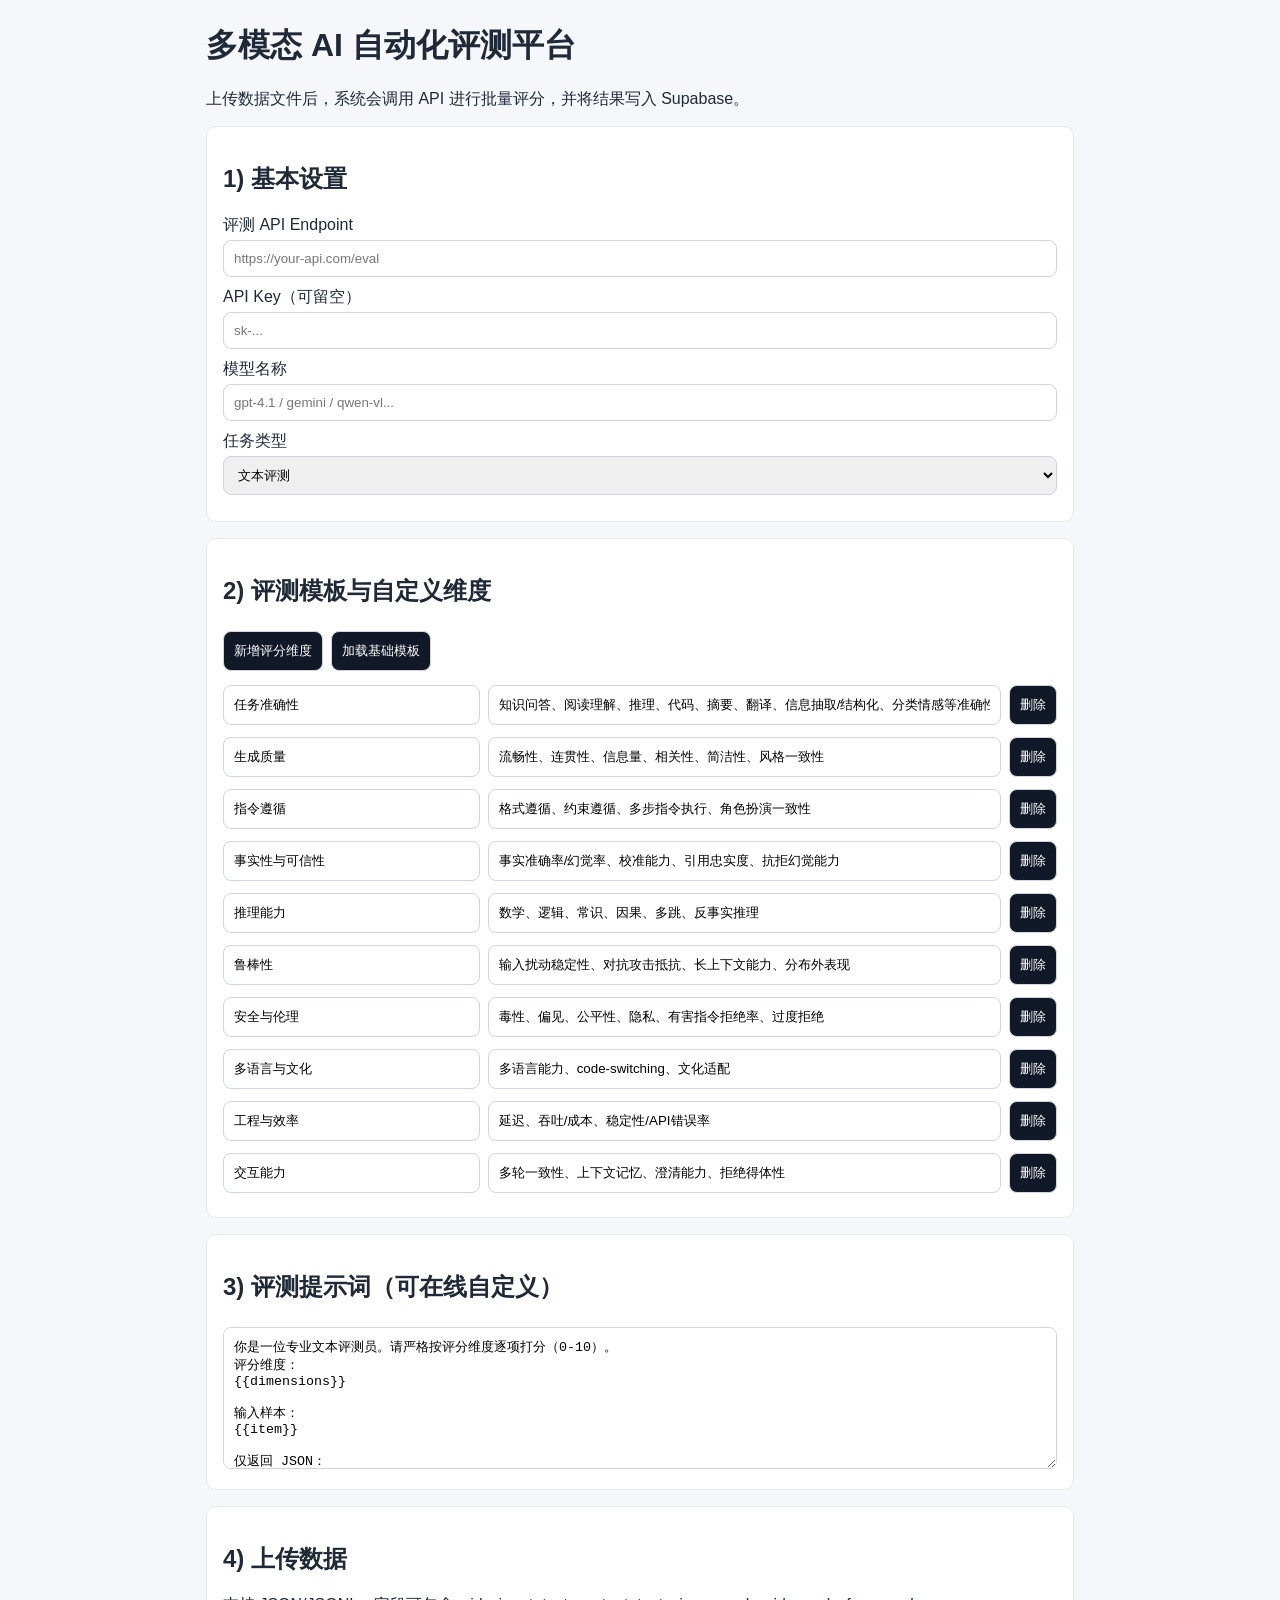
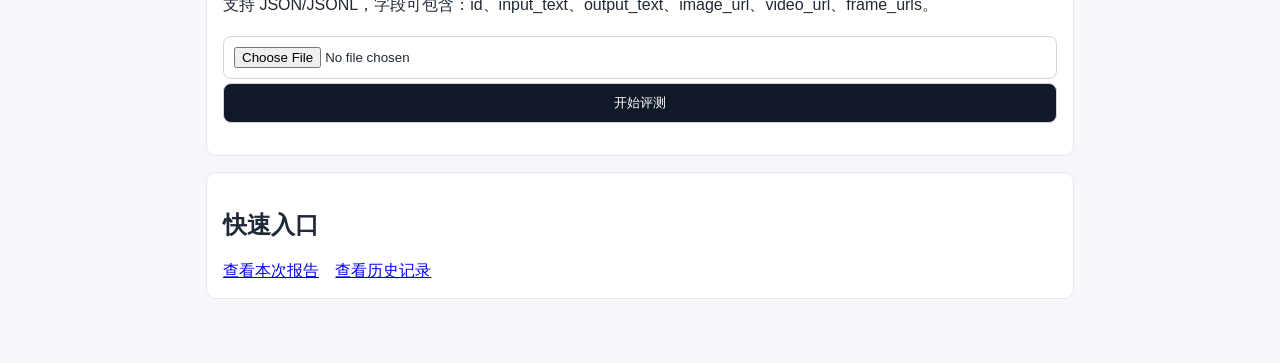
==== index.html @ c269bc6e "init: multimodal eval site Made-with: Cursor" ====
<!DOCTYPE html>
<html lang="zh-CN">
<head>
  <meta charset="UTF-8" />
  <meta name="viewport" content="width=device-width, initial-scale=1.0" />
  <title>多模态 AI 自动化评测</title>
  <link rel="stylesheet" href="./css/style.css" />
</head>
<body>
  <main class="container">
    <h1>多模态 AI 自动化评测平台</h1>
    <p>上传数据文件后，系统会调用 API 进行批量评分，并将结果写入 Supabase。</p>

    <section class="card">
      <h2>1) 基本设置</h2>
      <label>评测 API Endpoint
        <input id="apiEndpoint" type="text" placeholder="https://your-api.com/eval" />
      </label>
      <label>API Key（可留空）
        <input id="apiKey" type="password" placeholder="sk-..." />
      </label>
      <label>模型名称
        <input id="modelName" type="text" placeholder="gpt-4.1 / gemini / qwen-vl..." />
      </label>
      <label>任务类型
        <select id="taskType">
          <option value="text">文本评测</option>
          <option value="text_to_image">文生图评测</option>
          <option value="text_to_video">文生视频评测</option>
          <option value="image_to_video">图生视频评测</option>
        </select>
      </label>
    </section>

    <section class="card">
      <h2>2) 评测模板与自定义维度</h2>
      <div class="row">
        <button id="addDimensionBtn" type="button">新增评分维度</button>
        <button id="loadTemplateBtn" type="button">加载基础模板</button>
      </div>
      <div id="dimensions"></div>
    </section>

    <section class="card">
      <h2>3) 评测提示词（可在线自定义）</h2>
      <textarea id="promptTemplate" rows="8" placeholder="你是专业评测员，请按照以下维度返回 JSON 分数..."></textarea>
    </section>

    <section class="card">
      <h2>4) 上传数据</h2>
      <p>支持 JSON/JSONL，字段可包含：id、input_text、output_text、image_url、video_url、frame_urls。</p>
      <input id="dataFile" type="file" accept=".json,.jsonl" />
      <button id="runEvalBtn" type="button">开始评测</button>
      <p id="statusText"></p>
    </section>

    <section class="card">
      <h2>快速入口</h2>
      <a href="./report.html">查看本次报告</a>
      <a href="./history.html">查看历史记录</a>
    </section>
  </main>

  <script src="./js/config.local.js"></script>
  <script src="./js/eval.js"></script>
  <script src="./js/supabase.js"></script>
  <script src="./js/upload.js"></script>
</body>
</html>
---- css/style.css ----
* {
  box-sizing: border-box;
}

body {
  margin: 0;
  font-family: "Segoe UI", Arial, sans-serif;
  background: #f5f7fb;
  color: #1f2937;
}

.container {
  max-width: 900px;
  margin: 24px auto;
  padding: 0 16px 24px;
}

.card {
  background: #fff;
  border-radius: 10px;
  padding: 16px;
  margin-bottom: 16px;
  border: 1px solid #e5e7eb;
}

label {
  display: block;
  margin-bottom: 10px;
}

input,
select,
textarea,
button {
  width: 100%;
  padding: 10px;
  border: 1px solid #d1d5db;
  border-radius: 8px;
  margin-top: 4px;
}

button {
  background: #111827;
  color: white;
  cursor: pointer;
}

.row {
  display: flex;
  gap: 8px;
  margin-bottom: 10px;
}

.row button {
  width: auto;
}

.dimension-row {
  display: grid;
  grid-template-columns: 1fr 2fr auto;
  gap: 8px;
  margin-bottom: 8px;
}

#statusText {
  margin-top: 12px;
  color: #2563eb;
}

pre {
  white-space: pre-wrap;
  word-break: break-word;
}

a {
  display: inline-block;
  margin-right: 12px;
}
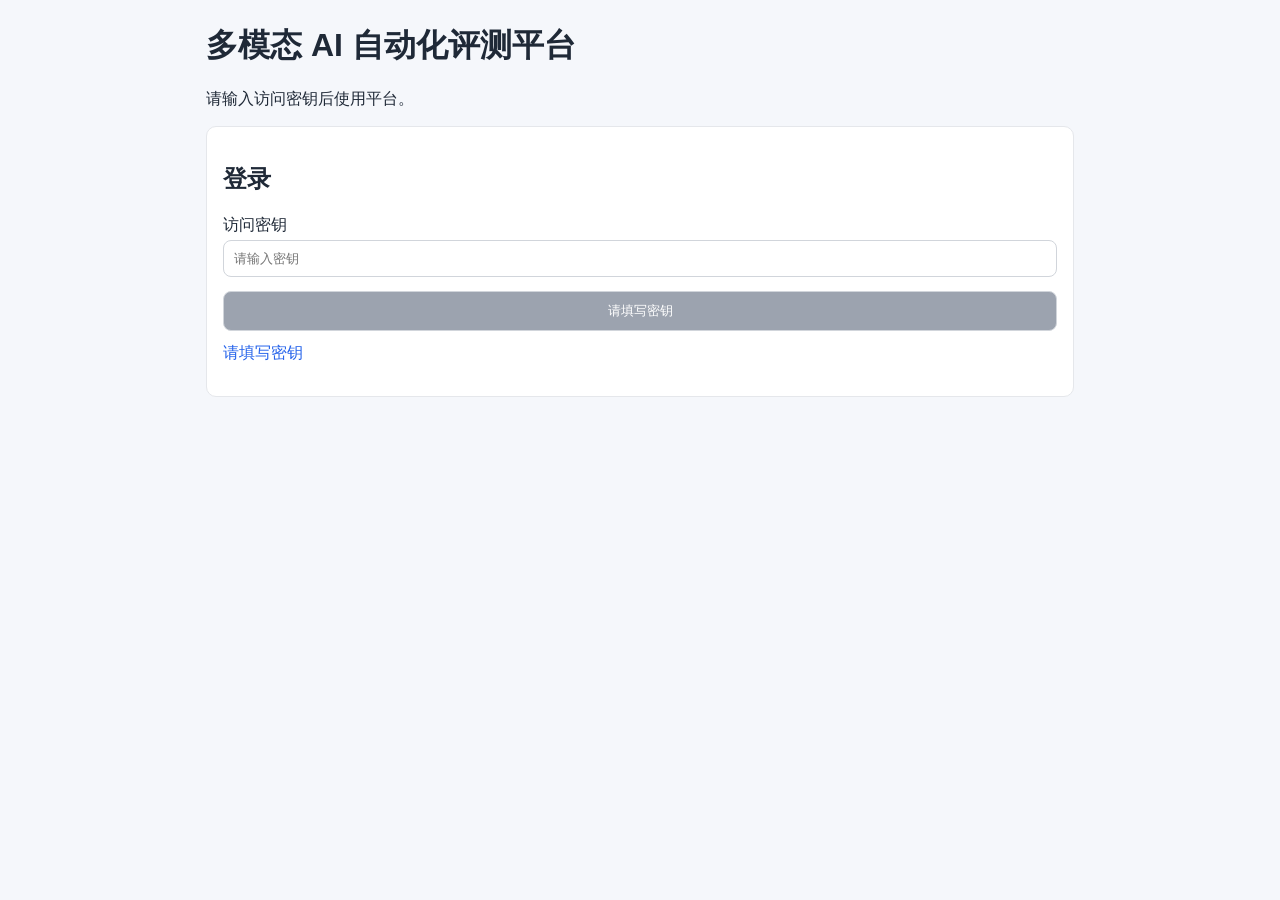
==== commit ed4f5cc7: "feat: add key-gated login and secure cloudflare functions api Made-with: Cursor" ====
--- a/index.html
+++ b/index.html
@@ -3,67 +3,24 @@
 <head>
   <meta charset="UTF-8" />
   <meta name="viewport" content="width=device-width, initial-scale=1.0" />
-  <title>多模态 AI 自动化评测</title>
+  <title>评测平台登录</title>
   <link rel="stylesheet" href="./css/style.css" />
 </head>
 <body>
   <main class="container">
     <h1>多模态 AI 自动化评测平台</h1>
-    <p>上传数据文件后，系统会调用 API 进行批量评分，并将结果写入 Supabase。</p>
+    <p>请输入访问密钥后使用平台。</p>
 
     <section class="card">
-      <h2>1) 基本设置</h2>
-      <label>评测 API Endpoint
-        <input id="apiEndpoint" type="text" placeholder="https://your-api.com/eval" />
+      <h2>登录</h2>
+      <label>访问密钥
+        <input id="accessKey" type="password" placeholder="请输入密钥" />
       </label>
-      <label>API Key（可留空）
-        <input id="apiKey" type="password" placeholder="sk-..." />
-      </label>
-      <label>模型名称
-        <input id="modelName" type="text" placeholder="gpt-4.1 / gemini / qwen-vl..." />
-      </label>
-      <label>任务类型
-        <select id="taskType">
-          <option value="text">文本评测</option>
-          <option value="text_to_image">文生图评测</option>
-          <option value="text_to_video">文生视频评测</option>
-          <option value="image_to_video">图生视频评测</option>
-        </select>
-      </label>
-    </section>
-
-    <section class="card">
-      <h2>2) 评测模板与自定义维度</h2>
-      <div class="row">
-        <button id="addDimensionBtn" type="button">新增评分维度</button>
-        <button id="loadTemplateBtn" type="button">加载基础模板</button>
-      </div>
-      <div id="dimensions"></div>
-    </section>
-
-    <section class="card">
-      <h2>3) 评测提示词（可在线自定义）</h2>
-      <textarea id="promptTemplate" rows="8" placeholder="你是专业评测员，请按照以下维度返回 JSON 分数..."></textarea>
-    </section>
-
-    <section class="card">
-      <h2>4) 上传数据</h2>
-      <p>支持 JSON/JSONL，字段可包含：id、input_text、output_text、image_url、video_url、frame_urls。</p>
-      <input id="dataFile" type="file" accept=".json,.jsonl" />
-      <button id="runEvalBtn" type="button">开始评测</button>
+      <button id="loginBtn" type="button" disabled>请填写密钥</button>
       <p id="statusText"></p>
-    </section>
-
-    <section class="card">
-      <h2>快速入口</h2>
-      <a href="./report.html">查看本次报告</a>
-      <a href="./history.html">查看历史记录</a>
     </section>
   </main>
 
-  <script src="./js/config.local.js"></script>
-  <script src="./js/eval.js"></script>
-  <script src="./js/supabase.js"></script>
-  <script src="./js/upload.js"></script>
+  <script src="./js/login.js"></script>
 </body>
 </html>
--- a/css/style.css
+++ b/css/style.css
@@ -45,6 +45,11 @@
   cursor: pointer;
 }
 
+button:disabled {
+  background: #9ca3af;
+  cursor: not-allowed;
+}
+
 .row {
   display: flex;
   gap: 8px;
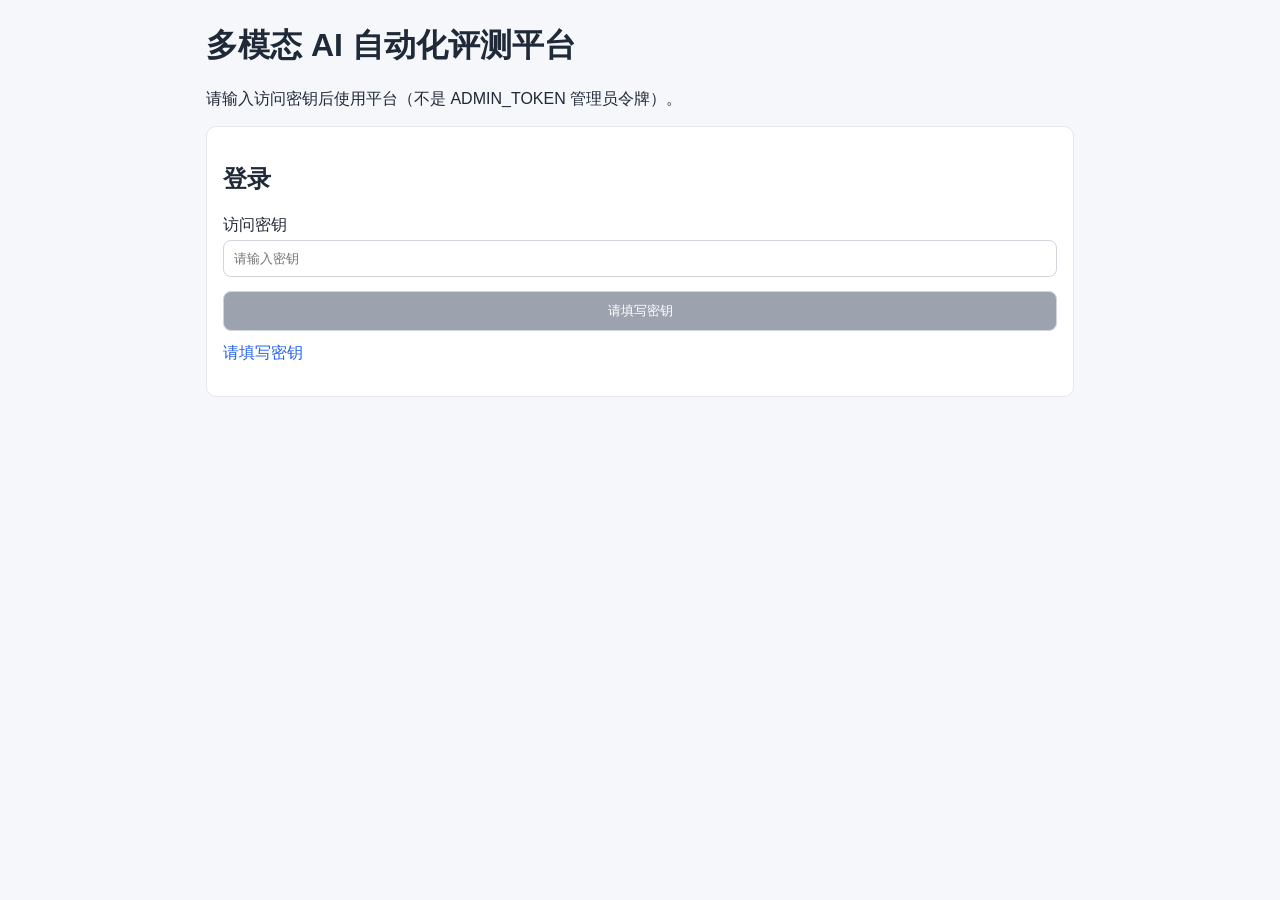
==== commit fa630e90: "feat: add one-click access key generator and clarify token usage Made-with: Cursor" ====
--- a/index.html
+++ b/index.html
@@ -9,7 +9,7 @@
 <body>
   <main class="container">
     <h1>多模态 AI 自动化评测平台</h1>
-    <p>请输入访问密钥后使用平台。</p>
+    <p>请输入访问密钥后使用平台（不是 ADMIN_TOKEN 管理员令牌）。</p>
 
     <section class="card">
       <h2>登录</h2>
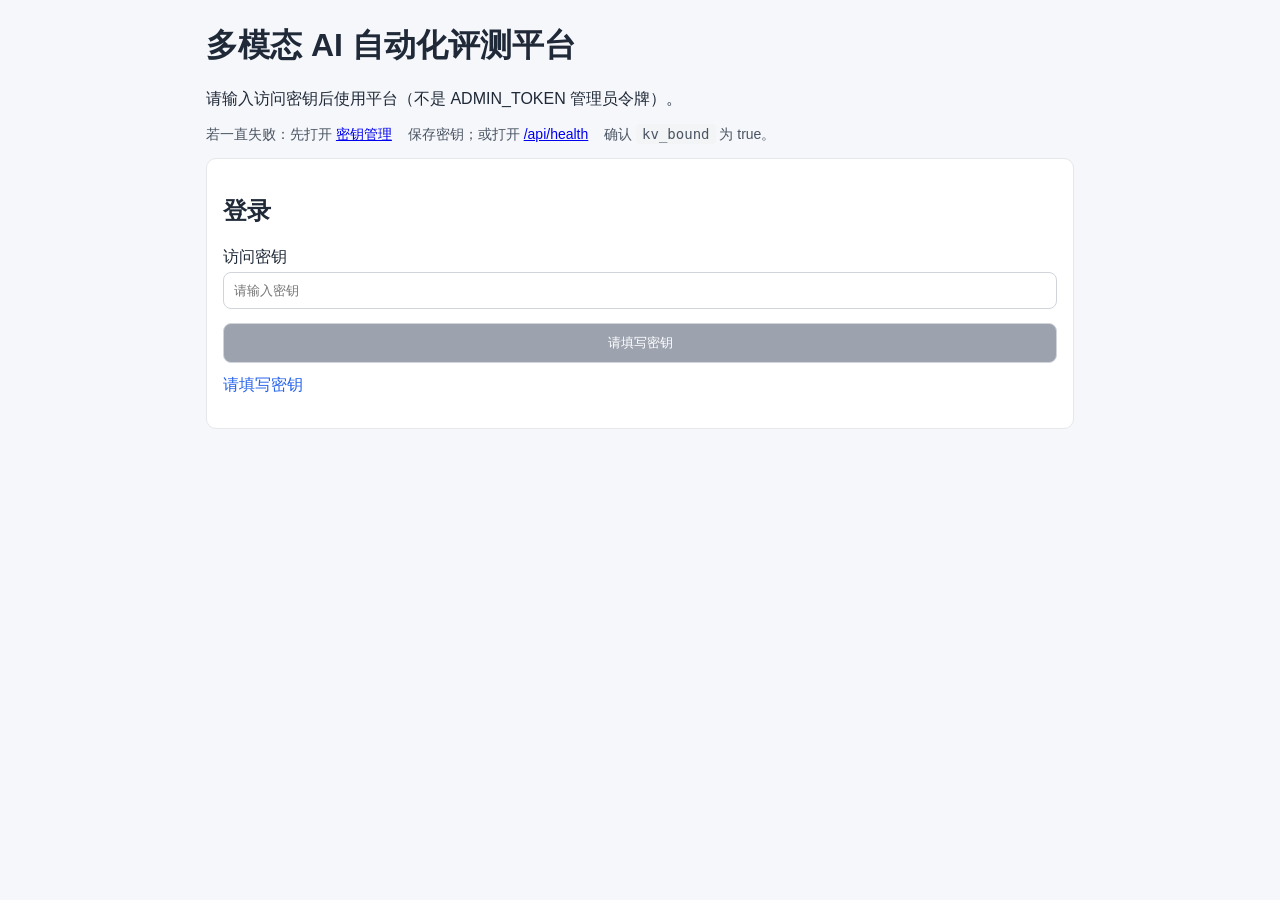
==== commit 01f40481: "fix: login shows real failure reasons; add /api/health self-check Made-with: Cursor" ====
--- a/index.html
+++ b/index.html
@@ -10,6 +10,10 @@
   <main class="container">
     <h1>多模态 AI 自动化评测平台</h1>
     <p>请输入访问密钥后使用平台（不是 ADMIN_TOKEN 管理员令牌）。</p>
+    <p class="hint">
+      若一直失败：先打开 <a href="/key-admin.html">密钥管理</a> 保存密钥；或打开
+      <a href="/api/health" target="_blank" rel="noreferrer">/api/health</a> 确认 <code>kv_bound</code> 为 true。
+    </p>
 
     <section class="card">
       <h2>登录</h2>
@@ -21,6 +25,6 @@
     </section>
   </main>
 
-  <script src="./js/login.js"></script>
+  <script src="./js/login.js?v=3"></script>
 </body>
 </html>
--- a/css/style.css
+++ b/css/style.css
@@ -81,3 +81,15 @@
   display: inline-block;
   margin-right: 12px;
 }
+
+.hint {
+  font-size: 14px;
+  color: #4b5563;
+  margin-top: 8px;
+}
+
+.hint code {
+  background: #f3f4f6;
+  padding: 2px 6px;
+  border-radius: 4px;
+}
